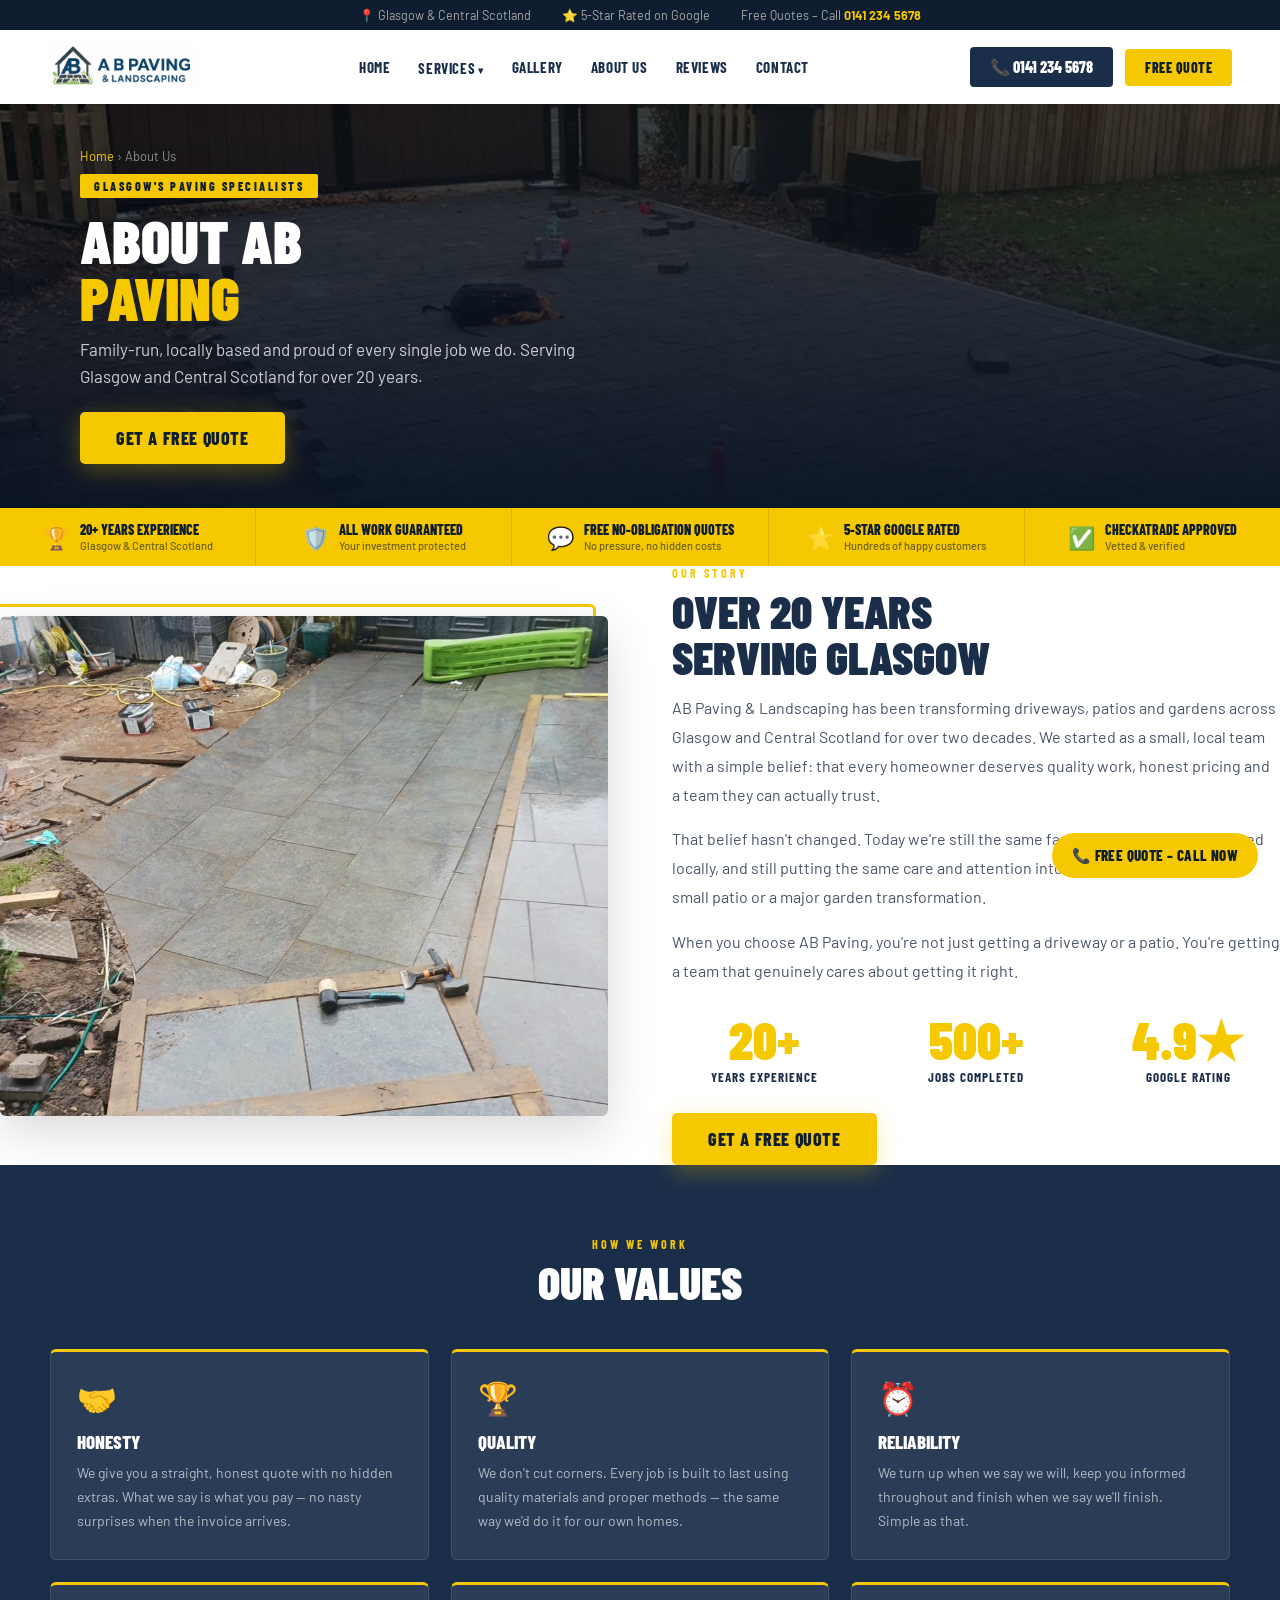
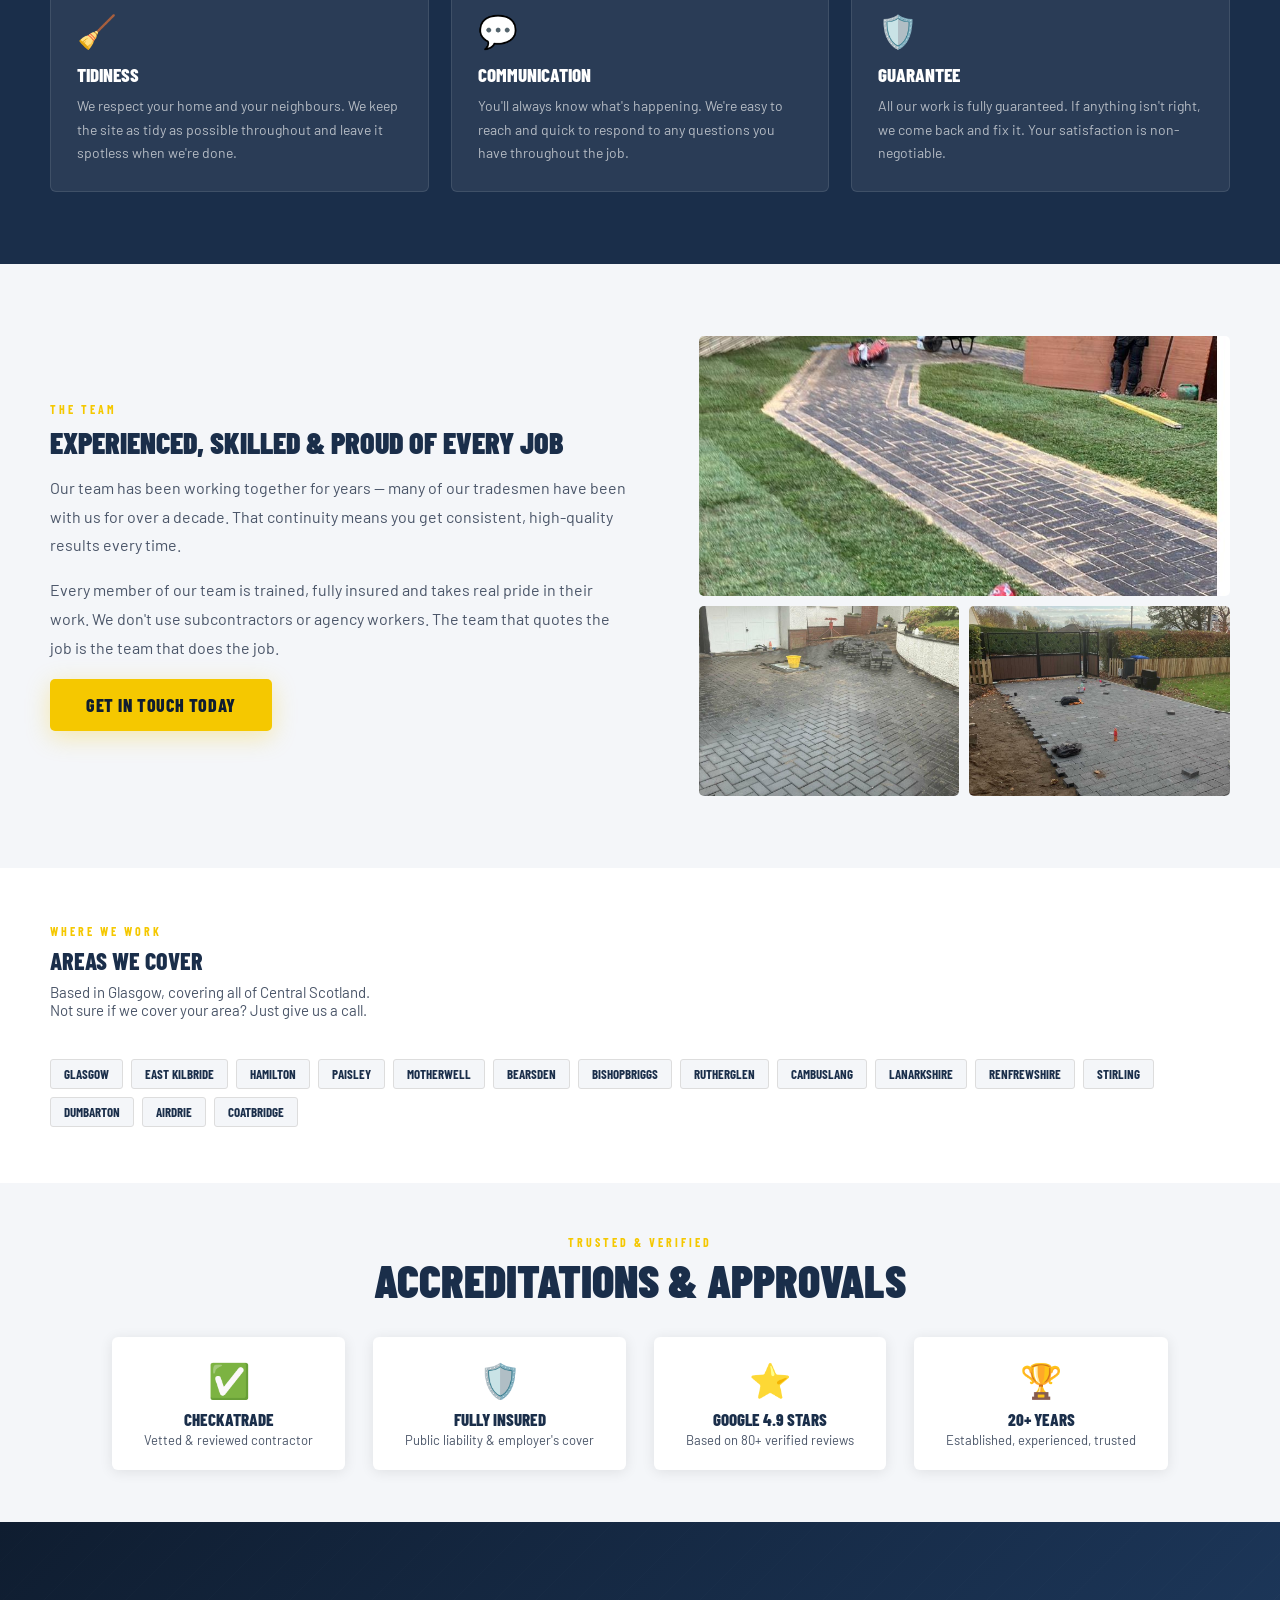
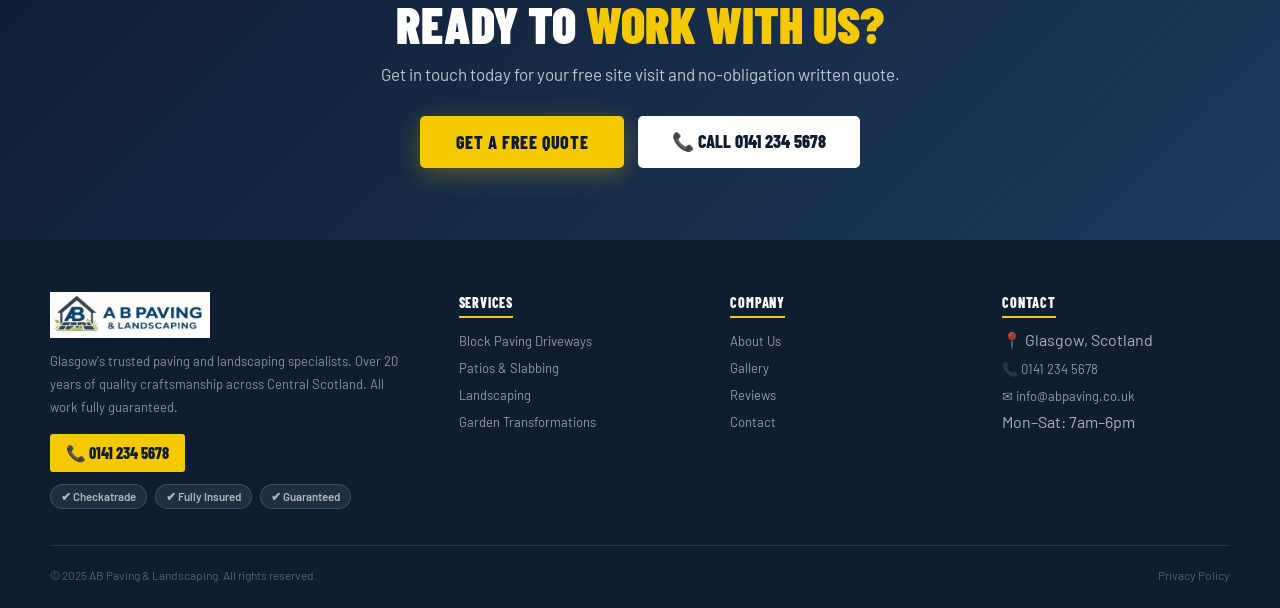
==== about.html @ cede5221 "Initial site" ====
<!DOCTYPE html>
<html lang="en">
<head>
  <meta charset="UTF-8">
  <meta name="viewport" content="width=device-width, initial-scale=1.0">
  <title>About Us | AB Paving &amp; Landscaping Glasgow</title>
  <meta name="description" content="About AB Paving &amp; Landscaping — over 20 years serving Glasgow and Central Scotland with expert paving, patios and landscaping.">
  <link rel="icon" href="images/favicon.png">
  <link rel="preconnect" href="https://fonts.googleapis.com">
  <link rel="preconnect" href="https://fonts.gstatic.com" crossorigin>
  <link href="https://fonts.googleapis.com/css2?family=Barlow+Condensed:wght@400;600;700;800;900&family=Barlow:wght@400;500;600&display=swap" rel="stylesheet">
  <link rel="stylesheet" href="css/style.css">
  <link rel="stylesheet" href="css/pages.css">
</head>
<body>
<a href="tel:01412345678" class="float-call">📞 Free Quote – Call Now</a>
<div class="topbar">
  <span>📍 Glasgow &amp; Central Scotland</span>
  <span>⭐ 5-Star Rated on Google</span>
  <span>Free Quotes – Call <a href="tel:01412345678">0141 234 5678</a></span>
</div>
<nav class="main-nav">
  <a href="index.html" class="nav-logo">
    <img src="images/logo.png" alt="AB Paving &amp; Landscaping" width="160" height="50">
  </a>
  <div class="nav-links">
    <a href="index.html">Home</a>
    <div class="nav-dropdown">
      <a href="#">Services</a>
      <div class="dropdown-menu">
        <a href="block-paving-driveways.html">Block Paving Driveways</a>
        <a href="patios-slabbing.html">Patios &amp; Slabbing</a>
        <a href="landscaping.html">Landscaping</a>
        <a href="garden-transformations.html">Garden Transformations</a>
      </div>
    </div>
    <a href="gallery.html">Gallery</a>
    <a href="about.html">About Us</a>
    <a href="reviews.html">Reviews</a>
    <a href="index.html#contact">Contact</a>
  </div>
  <div class="nav-cta">
    <a href="tel:01412345678" class="btn-call">📞 0141 234 5678</a>
    <a href="index.html#contact" class="btn-quote">Free Quote</a>
  </div>
  <button class="hamburger" aria-label="Open menu"><span></span><span></span><span></span></button>
</nav>
<div class="mobile-menu">
  <a href="index.html">Home</a>
  <a href="block-paving-driveways.html">Block Paving Driveways</a>
  <a href="patios-slabbing.html">Patios &amp; Slabbing</a>
  <a href="landscaping.html">Landscaping</a>
  <a href="garden-transformations.html">Garden Transformations</a>
  <a href="gallery.html">Gallery</a>
  <a href="about.html">About Us</a>
  <a href="reviews.html">Reviews</a>
  <a href="index.html#contact">Contact</a>
  <div class="mob-cta">
    <a href="tel:01412345678" class="btn-primary" style="text-align:center">📞 Call 0141 234 5678</a>
    <a href="index.html#contact" class="btn-secondary" style="text-align:center;color:white">Get a Free Quote</a>
  </div>
</div>
<section class="page-hero">
  <div class="page-hero-bg" style="background-image:url('images/team-work-2.jpg')"></div>
  <div class="page-hero-overlay"></div>
  <div class="page-hero-content">
    <div class="breadcrumb"><a href="index.html">Home</a> › About Us</div>
    <div class="hero-tag">Glasgow's Paving Specialists</div>
    <h1>About AB<br><em>Paving</em></h1>
    <p>Family-run, locally based and proud of every single job we do. Serving Glasgow and Central Scotland for over 20 years.</p>
    <a href="index.html#contact" class="btn-primary">Get a Free Quote</a>
  </div>
</section><div class="trust-bar"><div class="trust-inner">
  <div class="trust-item"><span class="ti-icon">🏆</span><div><div class="ti-text">20+ Years Experience</div><div class="ti-sub">Glasgow &amp; Central Scotland</div></div></div>
  <div class="trust-item"><span class="ti-icon">🛡️</span><div><div class="ti-text">All Work Guaranteed</div><div class="ti-sub">Your investment protected</div></div></div>
  <div class="trust-item"><span class="ti-icon">💬</span><div><div class="ti-text">Free No-Obligation Quotes</div><div class="ti-sub">No pressure, no hidden costs</div></div></div>
  <div class="trust-item"><span class="ti-icon">⭐</span><div><div class="ti-text">5-Star Google Rated</div><div class="ti-sub">Hundreds of happy customers</div></div></div>
  <div class="trust-item"><span class="ti-icon">✅</span><div><div class="ti-text">Checkatrade Approved</div><div class="ti-sub">Vetted &amp; verified</div></div></div>
</div></div>
<div class="about-split pad" style="background:white">
  <div class="about-img-wrap">
    <div class="about-img" style="background-image:url('images/team-work-1.jpg')"></div>
  </div>
  <div class="about-text">
    <span class="s-tag">Our Story</span>
    <h2 class="s-title">Over 20 Years<br>Serving Glasgow</h2>
    <p>AB Paving &amp; Landscaping has been transforming driveways, patios and gardens across Glasgow and Central Scotland for over two decades. We started as a small, local team with a simple belief: that every homeowner deserves quality work, honest pricing and a team they can actually trust.</p>
    <p>That belief hasn't changed. Today we're still the same family-run business, still based locally, and still putting the same care and attention into every job — whether it's a small patio or a major garden transformation.</p>
    <p>When you choose AB Paving, you're not just getting a driveway or a patio. You're getting a team that genuinely cares about getting it right.</p>
    <div class="stat-row">
      <div class="stat"><div class="stat-num">20+</div><div class="stat-label">Years Experience</div></div>
      <div class="stat"><div class="stat-num">500+</div><div class="stat-label">Jobs Completed</div></div>
      <div class="stat"><div class="stat-num">4.9★</div><div class="stat-label">Google Rating</div></div>
    </div>
    <a href="index.html#contact" class="btn-primary">Get a Free Quote</a>
  </div>
</div>

<section class="values-sec">
  <div class="container">
    <div class="center"><span class="s-tag" style="color:var(--yellow)">How We Work</span><h2 class="s-title" style="color:white">Our Values</h2></div>
    <div class="values-grid">
      <div class="val-card"><div class="val-icon">🤝</div><h3>Honesty</h3><p>We give you a straight, honest quote with no hidden extras. What we say is what you pay — no nasty surprises when the invoice arrives.</p></div>
      <div class="val-card"><div class="val-icon">🏆</div><h3>Quality</h3><p>We don't cut corners. Every job is built to last using quality materials and proper methods — the same way we'd do it for our own homes.</p></div>
      <div class="val-card"><div class="val-icon">⏰</div><h3>Reliability</h3><p>We turn up when we say we will, keep you informed throughout and finish when we say we'll finish. Simple as that.</p></div>
      <div class="val-card"><div class="val-icon">🧹</div><h3>Tidiness</h3><p>We respect your home and your neighbours. We keep the site as tidy as possible throughout and leave it spotless when we're done.</p></div>
      <div class="val-card"><div class="val-icon">💬</div><h3>Communication</h3><p>You'll always know what's happening. We're easy to reach and quick to respond to any questions you have throughout the job.</p></div>
      <div class="val-card"><div class="val-icon">🛡️</div><h3>Guarantee</h3><p>All our work is fully guaranteed. If anything isn't right, we come back and fix it. Your satisfaction is non-negotiable.</p></div>
    </div>
  </div>
</section>

<section class="team-sec">
  <div class="container">
    <div class="team-grid">
      <div class="team-text">
        <span class="s-tag">The Team</span>
        <h3>Experienced, Skilled &amp; Proud of Every Job</h3>
        <p>Our team has been working together for years — many of our tradesmen have been with us for over a decade. That continuity means you get consistent, high-quality results every time.</p>
        <p>Every member of our team is trained, fully insured and takes real pride in their work. We don't use subcontractors or agency workers. The team that quotes the job is the team that does the job.</p>
        <a href="index.html#contact" class="btn-primary">Get in Touch Today</a>
      </div>
      <div class="team-photos">
        <div class="tp tall" style="background-image:url('images/landscaping-1.jpg')"></div>
        <div class="tp short" style="background-image:url('images/team-work-3.jpg')"></div>
        <div class="tp short" style="background-image:url('images/team-work-2.jpg')"></div>
      </div>
    </div>
  </div>
</section>

<div class="areas-sec">
  <div class="container">
    <div class="areas-inner">
      <div class="areas-text">
        <span class="s-tag">Where We Work</span>
        <h3>Areas We Cover</h3>
        <p>Based in Glasgow, covering all of Central Scotland. Not sure if we cover your area? Just give us a call.</p>
      </div>
      <div class="area-tags">
        <span class="atag">Glasgow</span><span class="atag">East Kilbride</span><span class="atag">Hamilton</span>
        <span class="atag">Paisley</span><span class="atag">Motherwell</span><span class="atag">Bearsden</span>
        <span class="atag">Bishopbriggs</span><span class="atag">Rutherglen</span><span class="atag">Cambuslang</span>
        <span class="atag">Lanarkshire</span><span class="atag">Renfrewshire</span><span class="atag">Stirling</span>
        <span class="atag">Dumbarton</span><span class="atag">Airdrie</span><span class="atag">Coatbridge</span>
      </div>
    </div>
  </div>
</div>

<section class="accred-sec">
  <div class="container">
    <div class="center">
      <span class="s-tag">Trusted &amp; Verified</span>
      <h2 class="s-title">Accreditations &amp; Approvals</h2>
    </div>
    <div class="accred-items">
      <div class="accred-item"><div class="accred-icon">✅</div><div class="accred-name">Checkatrade</div><div class="accred-desc">Vetted &amp; reviewed contractor</div></div>
      <div class="accred-item"><div class="accred-icon">🛡️</div><div class="accred-name">Fully Insured</div><div class="accred-desc">Public liability &amp; employer's cover</div></div>
      <div class="accred-item"><div class="accred-icon">⭐</div><div class="accred-name">Google 4.9 Stars</div><div class="accred-desc">Based on 80+ verified reviews</div></div>
      <div class="accred-item"><div class="accred-icon">🏆</div><div class="accred-name">20+ Years</div><div class="accred-desc">Established, experienced, trusted</div></div>
    </div>
  </div>
</section>
<section class="cta-sec">
  <h2>Ready to <span>Work With Us?</span></h2>
  <p>Get in touch today for your free site visit and no-obligation written quote.</p>
  <div class="cta-btns">
    <a href="index.html#contact" class="btn-primary">Get a Free Quote</a>
    <a href="tel:01412345678" class="btn-white">📞 Call 0141 234 5678</a>
  </div>
</section><footer>
  <div class="footer-grid">
    <div>
      <div class="footer-logo"><img src="images/logo.png" alt="AB Paving &amp; Landscaping" width="160" height="46"></div>
      <p class="footer-desc">Glasgow's trusted paving and landscaping specialists. Over 20 years of quality craftsmanship across Central Scotland. All work fully guaranteed.</p>
      <a href="tel:01412345678" class="footer-phone">📞 0141 234 5678</a>
      <div class="badges"><span class="badge">✔ Checkatrade</span><span class="badge">✔ Fully Insured</span><span class="badge">✔ Guaranteed</span></div>
    </div>
    <div class="fcol"><h4>Services</h4><ul>
      <li><a href="block-paving-driveways.html">Block Paving Driveways</a></li>
      <li><a href="patios-slabbing.html">Patios &amp; Slabbing</a></li>
      <li><a href="landscaping.html">Landscaping</a></li>
      <li><a href="garden-transformations.html">Garden Transformations</a></li>
    </ul></div>
    <div class="fcol"><h4>Company</h4><ul>
      <li><a href="about.html">About Us</a></li>
      <li><a href="gallery.html">Gallery</a></li>
      <li><a href="reviews.html">Reviews</a></li>
      <li><a href="index.html#contact">Contact</a></li>
    </ul></div>
    <div class="fcol"><h4>Contact</h4><ul>
      <li>📍 Glasgow, Scotland</li>
      <li><a href="tel:01412345678">📞 0141 234 5678</a></li>
      <li><a href="mailto:info@abpaving.co.uk">✉ info@abpaving.co.uk</a></li>
      <li>Mon–Sat: 7am–6pm</li>
    </ul></div>
  </div>
  <div class="footer-bottom">
    <span>© 2025 AB Paving &amp; Landscaping. All rights reserved.</span>
    <span><a href="#" style="color:rgba(255,255,255,.3);text-decoration:none">Privacy Policy</a></span>
  </div>
</footer>
<script src="js/main.js"></script>
</body></html>
---- css/style.css ----
/* ============================================================
   AB PAVING & LANDSCAPING — MAIN STYLESHEET
   style.css — shared across all pages
   ============================================================ */

/* ── RESET & ROOT ── */
*, *::before, *::after { box-sizing: border-box; margin: 0; padding: 0; }

:root {
  --navy:       #1a2e4a;
  --navy-dark:  #0f1d30;
  --navy-mid:   #1e3a5f;
  --yellow:     #f5c800;
  --yellow-h:   #ddb200;
  --grey:       #4a5568;
  --light:      #f4f6f9;
  --white:      #ffffff;
  --radius:     5px;
  --shadow:     0 2px 14px rgba(0,0,0,.09);
  --shadow-lg:  0 16px 48px rgba(0,0,0,.15);
  --transition: .2s ease;
}

html { scroll-behavior: smooth; }

body {
  font-family: 'Barlow', sans-serif;
  color: #333;
  background: var(--white);
  overflow-x: hidden;
}

img { max-width: 100%; display: block; }
a  { transition: color var(--transition); }

/* ── TOP BAR ── */
.topbar {
  background: var(--navy-dark);
  color: #aaa;
  font-size: 12.5px;
  padding: 7px 0;
  text-align: center;
}
.topbar span { margin: 0 14px; }
.topbar a { color: var(--yellow); text-decoration: none; font-weight: 700; }

/* ── NAVIGATION ── */
nav.main-nav {
  background: var(--white);
  padding: 12px 48px;
  display: flex;
  align-items: center;
  justify-content: space-between;
  box-shadow: 0 2px 16px rgba(0,0,0,.1);
  position: sticky;
  top: 0;
  z-index: 200;
}
.nav-logo { display: flex; align-items: center; gap: 10px; text-decoration: none; }
.nav-logo img { height: 50px; width: auto; }

.nav-links { display: flex; gap: 28px; align-items: center; }
.nav-links a {
  font-family: 'Barlow Condensed', sans-serif;
  font-weight: 700;
  font-size: 15px;
  text-transform: uppercase;
  letter-spacing: .6px;
  color: var(--navy);
  text-decoration: none;
  transition: color var(--transition);
}
.nav-links a:hover,
.nav-links a.active { color: var(--yellow); }

/* Dropdown */
.nav-dropdown { position: relative; }
.nav-dropdown > a::after { content: ' ▾'; font-size: 10px; }
.dropdown-menu {
  display: none;
  position: absolute;
  top: calc(100% + 10px);
  left: 0;
  background: var(--white);
  border-top: 3px solid var(--yellow);
  box-shadow: 0 8px 32px rgba(0,0,0,.14);
  min-width: 220px;
  border-radius: 0 0 4px 4px;
  z-index: 300;
  padding: 8px 0;
}
.nav-dropdown:hover .dropdown-menu { display: block; }
.dropdown-menu a {
  display: block;
  padding: 9px 18px;
  font-family: 'Barlow Condensed', sans-serif;
  font-weight: 700;
  font-size: 14px;
  text-transform: uppercase;
  letter-spacing: .4px;
  color: var(--navy);
  text-decoration: none;
  transition: background var(--transition), color var(--transition);
}
.dropdown-menu a:hover { background: var(--light); color: var(--yellow); }

.nav-cta { display: flex; align-items: center; gap: 12px; }

/* Mobile hamburger */
.hamburger {
  display: none;
  flex-direction: column;
  gap: 5px;
  cursor: pointer;
  background: none;
  border: none;
  padding: 4px;
}
.hamburger span {
  width: 26px; height: 2px;
  background: var(--navy);
  border-radius: 2px;
  transition: all .3s;
  display: block;
}
.hamburger.open span:nth-child(1) { transform: rotate(45deg) translate(5px,5px); }
.hamburger.open span:nth-child(2) { opacity: 0; }
.hamburger.open span:nth-child(3) { transform: rotate(-45deg) translate(5px,-5px); }

.mobile-menu {
  display: none;
  background: var(--navy-dark);
  padding: 16px 24px 24px;
  position: fixed;
  top: 74px; left: 0; right: 0;
  z-index: 199;
  box-shadow: 0 8px 24px rgba(0,0,0,.3);
}
.mobile-menu.open { display: block; }
.mobile-menu a {
  display: block;
  color: white;
  text-decoration: none;
  font-family: 'Barlow Condensed', sans-serif;
  font-weight: 700;
  font-size: 18px;
  text-transform: uppercase;
  letter-spacing: .6px;
  padding: 12px 0;
  border-bottom: 1px solid rgba(255,255,255,.1);
  transition: color var(--transition);
}
.mobile-menu a:hover,
.mobile-menu a.active { color: var(--yellow); }
.mobile-menu .mob-cta {
  margin-top: 16px;
  display: flex;
  flex-direction: column;
  gap: 10px;
}

/* ── BUTTONS ── */
.btn-primary {
  display: inline-block;
  background: var(--yellow);
  color: var(--navy-dark);
  font-family: 'Barlow Condensed', sans-serif;
  font-weight: 800;
  font-size: 18px;
  text-transform: uppercase;
  letter-spacing: .6px;
  padding: 15px 36px;
  border-radius: var(--radius);
  text-decoration: none;
  border: none;
  cursor: pointer;
  transition: background var(--transition), transform .15s;
  box-shadow: 0 6px 24px rgba(245,200,0,.3);
}
.btn-primary:hover { background: var(--yellow-h); transform: translateY(-2px); }

.btn-secondary {
  display: inline-block;
  background: transparent;
  color: white;
  font-family: 'Barlow Condensed', sans-serif;
  font-weight: 700;
  font-size: 18px;
  text-transform: uppercase;
  letter-spacing: .6px;
  padding: 14px 34px;
  border-radius: var(--radius);
  text-decoration: none;
  border: 2px solid rgba(255,255,255,.55);
  transition: border-color var(--transition), background var(--transition);
}
.btn-secondary:hover { border-color: white; background: rgba(255,255,255,.08); }

.btn-white {
  display: inline-block;
  background: white;
  color: var(--navy-dark);
  font-family: 'Barlow Condensed', sans-serif;
  font-weight: 800;
  font-size: 18px;
  text-transform: uppercase;
  padding: 14px 34px;
  border-radius: var(--radius);
  text-decoration: none;
  transition: transform .15s;
}
.btn-white:hover { transform: translateY(-2px); }

.btn-call {
  display: flex;
  align-items: center;
  gap: 8px;
  background: var(--navy);
  color: white;
  font-family: 'Barlow Condensed', sans-serif;
  font-weight: 800;
  font-size: 16px;
  padding: 10px 20px;
  border-radius: 4px;
  text-decoration: none;
  transition: background var(--transition);
}
.btn-call:hover { background: var(--navy-mid); }

.btn-quote {
  display: inline-block;
  background: var(--yellow);
  color: var(--navy-dark);
  font-family: 'Barlow Condensed', sans-serif;
  font-weight: 800;
  font-size: 14px;
  text-transform: uppercase;
  letter-spacing: .5px;
  padding: 10px 20px;
  border-radius: 4px;
  text-decoration: none;
  border: none;
  cursor: pointer;
  transition: background var(--transition);
}
.btn-quote:hover { background: var(--yellow-h); }

/* ── FLOATING CALL BUTTON ── */
.float-call {
  position: fixed;
  bottom: 22px; right: 22px;
  z-index: 999;
  background: var(--yellow);
  color: var(--navy-dark);
  font-family: 'Barlow Condensed', sans-serif;
  font-weight: 800;
  font-size: 15px;
  text-transform: uppercase;
  letter-spacing: .4px;
  padding: 13px 20px;
  border-radius: 50px;
  text-decoration: none;
  display: flex;
  align-items: center;
  gap: 8px;
  animation: pulse 2.5s infinite;
}
@keyframes pulse {
  0%, 100% { box-shadow: 0 6px 28px rgba(245,200,0,.45); }
  50%       { box-shadow: 0 6px 38px rgba(245,200,0,.8), 0 0 0 8px rgba(245,200,0,.12); }
}

/* ── TRUST BAR ── */
.trust-bar { background: var(--yellow); }
.trust-inner { display: flex; align-items: stretch; }
.trust-item {
  flex: 1;
  display: flex;
  align-items: center;
  justify-content: center;
  gap: 10px;
  padding: 14px 16px;
  border-right: 1px solid rgba(0,0,0,.1);
}
.trust-item:last-child { border-right: none; }
.ti-icon { font-size: 22px; flex-shrink: 0; }
.ti-text {
  font-family: 'Barlow Condensed', sans-serif;
  font-weight: 800;
  font-size: 14px;
  color: var(--navy-dark);
  text-transform: uppercase;
  line-height: 1.2;
}
.ti-sub { font-size: 11px; color: rgba(15,29,48,.6); font-weight: 500; }

/* ── PAGE HERO (inner pages) ── */
.page-hero {
  position: relative;
  min-height: 380px;
  display: flex;
  align-items: flex-end;
  overflow: hidden;
}
.page-hero-bg {
  position: absolute; inset: 0;
  background-size: cover;
  background-position: center;
  filter: brightness(.45);
  transition: transform 8s ease;
}
.page-hero:hover .page-hero-bg { transform: scale(1.03); }
.page-hero-overlay {
  position: absolute; inset: 0;
  background: linear-gradient(to top, rgba(10,20,38,.92) 0%, rgba(10,20,38,.2) 100%);
}
.page-hero-content { position: relative; z-index: 2; padding: 44px 80px; width: 100%; }

.breadcrumb { font-size: 13px; color: rgba(255,255,255,.5); margin-bottom: 10px; }
.breadcrumb a { color: var(--yellow); text-decoration: none; }

.hero-tag {
  display: inline-flex;
  align-items: center;
  gap: 6px;
  background: var(--yellow);
  color: var(--navy-dark);
  font-family: 'Barlow Condensed', sans-serif;
  font-weight: 800;
  font-size: 12px;
  letter-spacing: 2.5px;
  text-transform: uppercase;
  padding: 5px 14px;
  border-radius: 2px;
  margin-bottom: 14px;
}
.page-hero h1 {
  font-family: 'Barlow Condensed', sans-serif;
  font-weight: 900;
  font-size: 60px;
  text-transform: uppercase;
  color: white;
  line-height: .95;
  margin-bottom: 10px;
}
.page-hero h1 em { color: var(--yellow); font-style: normal; }
.page-hero p {
  font-size: 17px;
  color: rgba(255,255,255,.78);
  max-width: 540px;
  line-height: 1.6;
  margin-bottom: 22px;
}

/* ── SECTION COMMONS ── */
section.pad { padding: 72px 48px; }
.container  { max-width: 1180px; margin: 0 auto; }

.s-tag {
  display: block;
  font-family: 'Barlow Condensed', sans-serif;
  font-weight: 700;
  font-size: 12px;
  letter-spacing: 3px;
  text-transform: uppercase;
  color: var(--yellow);
  margin-bottom: 8px;
}
h2.s-title {
  font-family: 'Barlow Condensed', sans-serif;
  font-weight: 900;
  font-size: 46px;
  text-transform: uppercase;
  color: var(--navy);
  line-height: 1;
  margin-bottom: 14px;
}
.s-intro {
  font-size: 17px;
  color: var(--grey);
  line-height: 1.75;
  max-width: 620px;
}
.center { text-align: center; }
.center .s-intro { margin: 0 auto; }

/* ── CTA BANNER ── */
.cta-sec {
  background: linear-gradient(135deg, var(--navy-dark), var(--navy-mid));
  padding: 72px 48px;
  text-align: center;
  position: relative;
  overflow: hidden;
}
.cta-sec::before {
  content: '';
  position: absolute; inset: 0;
  background: repeating-linear-gradient(-45deg, transparent, transparent 28px, rgba(255,255,255,.012) 29px);
}
.cta-sec > * { position: relative; z-index: 1; }
.cta-sec h2 {
  font-family: 'Barlow Condensed', sans-serif;
  font-weight: 900; font-size: 50px;
  text-transform: uppercase; color: white;
  margin-bottom: 10px;
}
.cta-sec h2 span { color: var(--yellow); }
.cta-sec p { font-size: 17px; color: rgba(255,255,255,.72); margin-bottom: 32px; }
.cta-btns { display: flex; gap: 14px; justify-content: center; flex-wrap: wrap; }

/* ── QUOTE FORM ── */
.qf-grid { display: grid; grid-template-columns: 1fr 1.1fr; gap: 60px; align-items: start; }
.qf-info .s-intro { margin-bottom: 24px; }
.qf-bullets { list-style: none; display: flex; flex-direction: column; gap: 10px; margin-top: 20px; }
.qf-bullets li {
  display: flex; align-items: center; gap: 10px;
  font-size: 15px; color: var(--grey);
}
.qf-bullets li::before {
  content: '✓';
  width: 22px; height: 22px;
  background: var(--yellow); border-radius: 50%;
  display: flex; align-items: center; justify-content: center;
  color: var(--navy-dark); font-weight: 900; font-size: 12px;
  flex-shrink: 0;
}
.qf-form {
  background: var(--navy-dark);
  padding: 34px; border-radius: 8px;
  box-shadow: var(--shadow-lg);
}
.qf-form h3 {
  font-family: 'Barlow Condensed', sans-serif;
  font-weight: 900; font-size: 24px;
  text-transform: uppercase; color: white; margin-bottom: 4px;
}
.qf-form > p { font-size: 13px; color: rgba(255,255,255,.5); margin-bottom: 22px; }

.form-row { display: grid; grid-template-columns: 1fr 1fr; gap: 12px; margin-bottom: 12px; }
.fg { display: flex; flex-direction: column; margin-bottom: 12px; }
.fg label {
  font-size: 11.5px; font-weight: 700;
  text-transform: uppercase; letter-spacing: .8px;
  color: rgba(255,255,255,.5); margin-bottom: 5px;
}
.fg input, .fg select, .fg textarea {
  background: rgba(255,255,255,.08);
  border: 1px solid rgba(255,255,255,.15);
  color: white; padding: 11px 13px;
  border-radius: 3px; font-size: 14px;
  font-family: 'Barlow', sans-serif;
  outline: none;
  transition: border-color var(--transition), background var(--transition);
}
.fg input:focus, .fg select:focus, .fg textarea:focus {
  border-color: var(--yellow);
  background: rgba(255,255,255,.12);
}
.fg input::placeholder, .fg textarea::placeholder { color: rgba(255,255,255,.3); }
.fg select option { background: var(--navy-dark); }
.fg textarea { resize: vertical; min-height: 90px; }
.form-submit {
  width: 100%;
  background: var(--yellow); color: var(--navy-dark);
  font-family: 'Barlow Condensed', sans-serif;
  font-weight: 800; font-size: 18px;
  text-transform: uppercase; letter-spacing: .8px;
  padding: 15px; border: none; border-radius: 3px;
  cursor: pointer; margin-top: 4px;
  transition: background var(--transition), transform .15s;
}
.form-submit:hover { background: var(--yellow-h); transform: translateY(-2px); }
.form-submit.sent { background: #28a745 !important; color: white !important; cursor: default; }

/* ── FOOTER ── */
footer {
  background: var(--navy-dark);
  color: rgba(255,255,255,.65);
  padding: 52px 48px 26px;
}
.footer-grid {
  max-width: 1180px; margin: 0 auto;
  display: grid; grid-template-columns: 1.6fr 1fr 1fr 1fr;
  gap: 44px;
  padding-bottom: 36px;
  border-bottom: 1px solid rgba(255,255,255,.1);
  margin-bottom: 22px;
}
.footer-logo { display: flex; align-items: center; gap: 10px; margin-bottom: 12px; }
.footer-logo img { height: 46px; }
.footer-desc { font-size: 13px; line-height: 1.75; color: rgba(255,255,255,.5); margin-bottom: 16px; }
.footer-phone {
  display: inline-flex; align-items: center; gap: 8px;
  background: var(--yellow); color: var(--navy-dark);
  padding: 9px 16px; border-radius: 3px;
  text-decoration: none;
  font-family: 'Barlow Condensed', sans-serif;
  font-weight: 800; font-size: 16px;
}
.badges { display: flex; gap: 8px; flex-wrap: wrap; margin-top: 12px; }
.badge {
  background: rgba(255,255,255,.08);
  border: 1px solid rgba(255,255,255,.15);
  padding: 4px 10px; border-radius: 20px;
  font-size: 11.5px; color: rgba(255,255,255,.65); font-weight: 600;
}
.fcol h4 {
  font-family: 'Barlow Condensed', sans-serif;
  font-weight: 800; font-size: 14px;
  text-transform: uppercase; letter-spacing: .8px;
  color: white; margin-bottom: 12px;
  padding-bottom: 5px;
  border-bottom: 2px solid var(--yellow);
  display: inline-block;
}
.fcol ul { list-style: none; display: flex; flex-direction: column; gap: 8px; }
.fcol ul li a {
  color: rgba(255,255,255,.55);
  text-decoration: none; font-size: 13px;
  transition: color var(--transition);
}
.fcol ul li a:hover { color: var(--yellow); }
.footer-bottom {
  max-width: 1180px; margin: 0 auto;
  display: flex; justify-content: space-between;
  font-size: 12px; color: rgba(255,255,255,.3);
}

/* ── REVIEW CARDS ── */
.rev-card {
  background: white; padding: 24px; border-radius: var(--radius);
  box-shadow: var(--shadow);
  border-top: 4px solid var(--yellow);
  display: flex; flex-direction: column;
}
.stars { color: var(--yellow); font-size: 17px; letter-spacing: 2px; margin-bottom: 10px; }
.rev-body { font-size: 14.5px; color: #555; line-height: 1.72; font-style: italic; flex: 1; margin-bottom: 15px; }
.rev-who { display: flex; align-items: center; gap: 11px; }
.rev-av {
  width: 38px; height: 38px; border-radius: 50%;
  background: var(--navy); color: white; flex-shrink: 0;
  display: flex; align-items: center; justify-content: center;
  font-family: 'Barlow Condensed', sans-serif; font-weight: 800; font-size: 15px;
}
.rev-nm { font-weight: 700; font-size: 14px; color: var(--navy); }
.rev-lc { font-size: 12px; color: #999; }

/* ── AREA TAGS ── */
.area-tags { display: flex; flex-wrap: wrap; gap: 8px; }
.atag {
  background: var(--light); border: 1px solid #ddd;
  padding: 6px 13px; border-radius: 3px;
  font-family: 'Barlow Condensed', sans-serif;
  font-weight: 700; font-size: 13px;
  color: var(--navy); text-transform: uppercase;
}

/* ── RESPONSIVE ── */
@media (max-width: 1024px) {
  nav.main-nav { padding: 12px 24px; }
  section.pad  { padding: 60px 24px; }
  .page-hero-content { padding: 40px 40px; }
}

@media (max-width: 768px) {
  nav.main-nav { padding: 12px 20px; }
  .nav-links, .nav-cta .btn-call { display: none; }
  .hamburger  { display: flex; }

  .page-hero        { min-height: 300px; }
  .page-hero-content { padding: 32px 20px; }
  .page-hero h1     { font-size: 42px; }
  .page-hero p      { font-size: 15px; }

  section.pad { padding: 48px 20px; }
  h2.s-title  { font-size: 36px; }

  .trust-inner { flex-wrap: wrap; }
  .trust-item  { min-width: 50%; border-right: none; border-bottom: 1px solid rgba(0,0,0,.1); }

  .qf-grid    { grid-template-columns: 1fr; }
  .form-row   { grid-template-columns: 1fr; }

  .footer-grid { grid-template-columns: 1fr 1fr; gap: 28px; }

  .cta-sec h2   { font-size: 36px; }
  .float-call   { font-size: 13px; padding: 11px 16px; bottom: 16px; right: 16px; }
}

@media (max-width: 480px) {
  .footer-grid  { grid-template-columns: 1fr; }
  .trust-item   { min-width: 100%; }
  .cta-btns     { flex-direction: column; align-items: center; }
}
---- css/pages.css ----
/* ============================================================
   pages.css — shared styles for all inner pages
   (services, gallery, about, reviews)
   ============================================================ */

/* ── INTRO SPLIT (text + image side by side) ── */
.intro-split {
  display: grid;
  grid-template-columns: 1fr 1fr;
  gap: 64px;
  align-items: center;
}
.intro-img-wrap { position: relative; }
.intro-img {
  height: 460px;
  border-radius: 6px;
  background-size: cover;
  background-position: center;
  box-shadow: var(--shadow-lg);
  position: relative; z-index: 1;
}
.intro-img-wrap::before {
  content: '';
  position: absolute;
  top: -12px; left: -12px; right: 12px; bottom: 12px;
  border: 3px solid var(--yellow);
  border-radius: 6px; z-index: 0;
}
.intro-text p { font-size: 16px; color: var(--grey); line-height: 1.8; margin-bottom: 16px; }

/* ── INCLUDES GRID (dark navy section) ── */
.includes-sec { background: var(--navy); }
.includes-sec .s-tag { color: var(--yellow); }
.includes-sec h2.s-title { color: white; }
.includes-grid {
  display: grid;
  grid-template-columns: repeat(3, 1fr);
  gap: 22px;
  margin-top: 46px;
}
.inc-card {
  background: rgba(255,255,255,.07);
  border: 1px solid rgba(255,255,255,.12);
  border-top: 3px solid var(--yellow);
  border-radius: 6px;
  padding: 26px;
  transition: background .2s;
}
.inc-card:hover { background: rgba(255,255,255,.1); }
.inc-icon { font-size: 32px; margin-bottom: 12px; }
.inc-card h3 {
  font-family: 'Barlow Condensed', sans-serif;
  font-weight: 800; font-size: 19px;
  text-transform: uppercase; color: white; margin-bottom: 8px;
}
.inc-card p { font-size: 14px; color: rgba(255,255,255,.65); line-height: 1.7; }

/* ── GALLERY GRID ── */
.gal-grid-pg {
  display: grid;
  grid-template-columns: repeat(3, 1fr);
  gap: 10px;
  margin-top: 44px;
}
.gal-pg-item {
  height: 240px;
  border-radius: 5px;
  background-size: cover;
  background-position: center;
  transition: transform .3s;
  overflow: hidden;
}
.gal-pg-item:hover { transform: scale(1.03); }
.gal-pg-item.tall { grid-row: span 2; height: 100%; }

/* ── PROCESS STEPS ── */
.process-sec { background: white; }
.process-steps {
  display: grid;
  grid-template-columns: repeat(4, 1fr);
  gap: 0;
  margin-top: 48px;
  position: relative;
}
.process-steps::before {
  content: '';
  position: absolute;
  top: 36px; left: 10%; right: 10%;
  height: 2px;
  background: var(--yellow);
  z-index: 0;
}
.step { text-align: center; padding: 0 16px; position: relative; z-index: 1; }
.step-num {
  width: 72px; height: 72px;
  border-radius: 50%;
  background: var(--yellow); color: var(--navy-dark);
  font-family: 'Barlow Condensed', sans-serif;
  font-weight: 900; font-size: 28px;
  display: flex; align-items: center; justify-content: center;
  margin: 0 auto 16px;
  border: 4px solid white;
  box-shadow: 0 4px 20px rgba(245,200,0,.3);
}
.step h3 {
  font-family: 'Barlow Condensed', sans-serif;
  font-weight: 800; font-size: 18px;
  text-transform: uppercase; color: var(--navy); margin-bottom: 8px;
}
.step p { font-size: 14px; color: var(--grey); line-height: 1.65; }

/* ── WHY STRIP ── */
.why-strip { background: var(--light); padding: 52px 48px; }
.why-strip-inner {
  display: flex; gap: 32px;
  justify-content: center; flex-wrap: wrap;
}
.wi { display: flex; align-items: flex-start; gap: 14px; max-width: 240px; }
.wi-icon {
  width: 44px; height: 44px;
  background: var(--yellow); border-radius: 6px;
  display: flex; align-items: center; justify-content: center;
  font-size: 20px; flex-shrink: 0;
}
.wi-title {
  font-family: 'Barlow Condensed', sans-serif;
  font-weight: 800; font-size: 16px;
  text-transform: uppercase; color: var(--navy); margin-bottom: 3px;
}
.wi-text { font-size: 13.5px; color: var(--grey); line-height: 1.6; }

/* ── RELATED SERVICES ── */
.related-sec { background: var(--light); }
.related-grid {
  display: grid;
  grid-template-columns: repeat(3, 1fr);
  gap: 22px;
  margin-top: 42px;
}
.rel-card {
  background: white;
  border-radius: 6px;
  overflow: hidden;
  box-shadow: var(--shadow);
  text-decoration: none;
  transition: transform .25s, box-shadow .25s;
}
.rel-card:hover { transform: translateY(-5px); box-shadow: 0 12px 36px rgba(0,0,0,.14); }
.rel-img { height: 160px; background-size: cover; background-position: center; }
.rel-body { padding: 18px 20px; }
.rel-body h3 {
  font-family: 'Barlow Condensed', sans-serif;
  font-weight: 800; font-size: 20px;
  text-transform: uppercase; color: var(--navy); margin-bottom: 6px;
}
.rel-body p { font-size: 13.5px; color: var(--grey); line-height: 1.6; margin-bottom: 12px; }
.rel-link {
  font-family: 'Barlow Condensed', sans-serif;
  font-weight: 700; font-size: 13px;
  text-transform: uppercase; letter-spacing: .8px;
  color: var(--yellow); text-decoration: none;
}

/* ── GALLERY PAGE ── */
.filter-bar {
  background: var(--light);
  padding: 26px 48px;
  text-align: center;
  border-bottom: 1px solid #e2e6ea;
}
.filter-btns { display: flex; gap: 10px; justify-content: center; flex-wrap: wrap; }
.fbtn {
  font-family: 'Barlow Condensed', sans-serif;
  font-weight: 700; font-size: 14px;
  text-transform: uppercase; letter-spacing: .8px;
  padding: 9px 22px; border-radius: 3px;
  border: 2px solid var(--navy);
  color: var(--navy); background: transparent;
  cursor: pointer; transition: all .2s;
}
.fbtn:hover { background: var(--navy); color: white; }
.fbtn.active { background: var(--yellow); border-color: var(--yellow); color: var(--navy-dark); }

.gallery-main { padding: 52px 48px; background: white; }
.gal-section { margin-bottom: 56px; }
.gal-section-hdr {
  display: flex; align-items: center; gap: 14px; margin-bottom: 26px;
}
.gal-section-hdr h3 {
  font-family: 'Barlow Condensed', sans-serif;
  font-weight: 900; font-size: 30px;
  text-transform: uppercase; color: var(--navy);
}
.gal-section-hdr::after { content: ''; flex: 1; height: 2px; background: var(--light); }
.gal-section-hdr .tag {
  background: var(--yellow); color: var(--navy-dark);
  font-family: 'Barlow Condensed', sans-serif;
  font-weight: 800; font-size: 11px;
  text-transform: uppercase; letter-spacing: 1px;
  padding: 4px 10px; border-radius: 2px; white-space: nowrap;
}
.masonry { columns: 3; column-gap: 10px; }
.m-item {
  break-inside: avoid; margin-bottom: 10px;
  border-radius: 5px; overflow: hidden;
  cursor: pointer; position: relative;
}
.m-item img { width: 100%; display: block; transition: transform .35s; border-radius: 5px; }
.m-item:hover img { transform: scale(1.05); }
.m-overlay {
  position: absolute; inset: 0;
  background: rgba(10,20,38,0);
  transition: background .3s;
  display: flex; align-items: center; justify-content: center;
  border-radius: 5px;
}
.m-item:hover .m-overlay { background: rgba(10,20,38,.25); }
.m-zoom { color: white; font-size: 30px; opacity: 0; transition: opacity .3s; }
.m-item:hover .m-zoom { opacity: 1; }

/* Lightbox */
.lightbox {
  display: none; position: fixed; inset: 0;
  background: rgba(0,0,0,.93); z-index: 9999;
  align-items: center; justify-content: center;
}
.lightbox.open { display: flex; }
.lb-img { max-width: 90vw; max-height: 88vh; border-radius: 4px; object-fit: contain; }
.lb-close {
  position: absolute; top: 18px; right: 26px;
  color: white; font-size: 36px; cursor: pointer;
  background: none; border: none; line-height: 1;
}
.lb-prev, .lb-next {
  position: absolute; top: 50%; transform: translateY(-50%);
  background: rgba(255,255,255,.15); border: none;
  color: white; font-size: 26px;
  padding: 14px 18px; cursor: pointer;
  border-radius: 3px; transition: background .2s;
}
.lb-prev:hover, .lb-next:hover { background: rgba(255,255,255,.3); }
.lb-prev { left: 14px; } .lb-next { right: 14px; }

/* ── ABOUT PAGE ── */
.about-split {
  display: grid;
  grid-template-columns: 1fr 1fr;
  gap: 64px;
  align-items: center;
}
.about-img-wrap { position: relative; }
.about-img {
  height: 500px; border-radius: 6px;
  background-size: cover; background-position: center;
  box-shadow: var(--shadow-lg); position: relative; z-index: 1;
}
.about-img-wrap::before {
  content: '';
  position: absolute;
  top: -12px; left: -12px; right: 12px; bottom: 12px;
  border: 3px solid var(--yellow); border-radius: 6px; z-index: 0;
}
.about-text p { font-size: 16px; color: var(--grey); line-height: 1.8; margin-bottom: 16px; }
.stat-row { display: flex; gap: 28px; margin: 28px 0; }
.stat { text-align: center; flex: 1; }
.stat-num {
  font-family: 'Barlow Condensed', sans-serif;
  font-weight: 900; font-size: 52px; color: var(--yellow); line-height: 1;
}
.stat-label {
  font-family: 'Barlow Condensed', sans-serif;
  font-weight: 700; font-size: 13px;
  text-transform: uppercase; letter-spacing: 1px;
  color: var(--navy); margin-top: 4px;
}
.values-sec { background: var(--navy); padding: 72px 48px; }
.values-grid {
  display: grid; grid-template-columns: repeat(3, 1fr);
  gap: 22px; margin-top: 44px;
}
.val-card {
  background: rgba(255,255,255,.07);
  border: 1px solid rgba(255,255,255,.1);
  border-top: 3px solid var(--yellow);
  border-radius: 6px; padding: 26px;
}
.val-icon { font-size: 32px; margin-bottom: 12px; }
.val-card h3 {
  font-family: 'Barlow Condensed', sans-serif;
  font-weight: 800; font-size: 19px;
  text-transform: uppercase; color: white; margin-bottom: 8px;
}
.val-card p { font-size: 14px; color: rgba(255,255,255,.65); line-height: 1.7; }
.team-sec { background: var(--light); padding: 72px 48px; }
.team-grid {
  display: grid; grid-template-columns: 1.1fr 1fr;
  gap: 64px; align-items: center;
}
.team-photos { display: grid; grid-template-columns: 1fr 1fr; gap: 10px; }
.tp { border-radius: 5px; background-size: cover; background-position: center; }
.tp.tall { grid-column: span 2; height: 260px; }
.tp.short { height: 190px; }
.team-text h3 {
  font-family: 'Barlow Condensed', sans-serif;
  font-weight: 900; font-size: 30px;
  text-transform: uppercase; color: var(--navy); margin-bottom: 14px;
}
.team-text p { font-size: 16px; color: var(--grey); line-height: 1.8; margin-bottom: 16px; }
.areas-sec { background: white; padding: 56px 48px; }
.areas-inner {
  display: flex; align-items: center;
  justify-content: space-between; gap: 40px; flex-wrap: wrap;
}
.areas-text h3 {
  font-family: 'Barlow Condensed', sans-serif;
  font-weight: 800; font-size: 24px;
  text-transform: uppercase; color: var(--navy); margin-bottom: 8px;
}
.areas-text p { font-size: 15px; color: var(--grey); max-width: 320px; }
.accred-sec { background: var(--light); padding: 52px 48px; text-align: center; }
.accred-items {
  display: flex; gap: 28px;
  justify-content: center; flex-wrap: wrap; margin-top: 34px;
}
.accred-item {
  background: white; border-radius: 6px;
  padding: 22px 32px; box-shadow: var(--shadow);
  text-align: center; min-width: 150px;
}
.accred-icon { font-size: 34px; margin-bottom: 8px; }
.accred-name {
  font-family: 'Barlow Condensed', sans-serif;
  font-weight: 800; font-size: 17px;
  text-transform: uppercase; color: var(--navy); margin-bottom: 3px;
}
.accred-desc { font-size: 13px; color: var(--grey); }

/* ── REVIEWS PAGE ── */
.rating-banner { background: var(--navy); padding: 52px 48px; text-align: center; }
.rating-inner {
  display: flex; align-items: center;
  justify-content: center; gap: 56px; flex-wrap: wrap;
}
.big-score {
  font-family: 'Barlow Condensed', sans-serif;
  font-weight: 900; font-size: 90px; color: var(--yellow); line-height: 1;
}
.big-stars { font-size: 30px; color: var(--yellow); letter-spacing: 4px; margin-bottom: 4px; }
.score-sub { font-size: 14px; color: rgba(255,255,255,.55); }
.rdivider { width: 1px; height: 90px; background: rgba(255,255,255,.15); }
.platform-badges { display: flex; gap: 22px; flex-wrap: wrap; }
.pb {
  background: rgba(255,255,255,.08);
  border: 1px solid rgba(255,255,255,.15);
  border-radius: 6px; padding: 16px 24px;
  text-align: center; min-width: 130px;
}
.pb-icon { font-size: 24px; margin-bottom: 5px; }
.pb-name {
  font-family: 'Barlow Condensed', sans-serif;
  font-weight: 800; font-size: 15px;
  text-transform: uppercase; color: white; margin-bottom: 2px;
}
.pb-score { color: var(--yellow); font-weight: 700; font-size: 14px; }
.svc-tag {
  display: inline-block;
  background: var(--light); color: var(--navy);
  font-family: 'Barlow Condensed', sans-serif;
  font-weight: 700; font-size: 11px;
  text-transform: uppercase; letter-spacing: .8px;
  padding: 3px 9px; border-radius: 2px; margin-bottom: 11px;
}
.rev-dt { font-size: 11.5px; color: #ccc; margin-top: 11px; padding-top: 11px; border-top: 1px solid #f0f0f0; }
.leave-sec { background: var(--navy-dark); padding: 60px 48px; text-align: center; }
.leave-sec h2 {
  font-family: 'Barlow Condensed', sans-serif;
  font-weight: 900; font-size: 40px;
  text-transform: uppercase; color: white; margin-bottom: 10px;
}
.leave-sec h2 span { color: var(--yellow); }
.leave-sec p { font-size: 16px; color: rgba(255,255,255,.65); margin-bottom: 28px; }
.platform-links { display: flex; gap: 14px; justify-content: center; flex-wrap: wrap; }
.pl {
  display: flex; align-items: center; gap: 9px;
  background: rgba(255,255,255,.1);
  border: 1px solid rgba(255,255,255,.2);
  color: white; padding: 13px 22px; border-radius: 4px;
  text-decoration: none;
  font-family: 'Barlow Condensed', sans-serif;
  font-weight: 700; font-size: 15px;
  text-transform: uppercase; letter-spacing: .5px;
  transition: background .2s;
}
.pl:hover { background: rgba(255,255,255,.18); }

/* ── RESPONSIVE (pages) ── */
@media (max-width: 1024px) {
  .intro-split, .about-split { gap: 40px; }
  .values-grid, .includes-grid { grid-template-columns: 1fr 1fr; }
}
@media (max-width: 768px) {
  .intro-split, .about-split, .team-grid { grid-template-columns: 1fr; }
  .intro-img-wrap::before, .about-img-wrap::before { display: none; }
  .intro-img, .about-img { height: 280px; }
  .includes-grid, .values-grid { grid-template-columns: 1fr; }
  .gal-grid-pg, .related-grid { grid-template-columns: 1fr 1fr; }
  .related-grid { grid-template-columns: 1fr; }
  .process-steps { grid-template-columns: 1fr 1fr; gap: 24px; }
  .process-steps::before { display: none; }
  .why-strip { padding: 40px 20px; }
  .why-strip-inner { gap: 20px; }
  .masonry { columns: 2; }
  .gallery-main { padding: 36px 16px; }
  .filter-bar { padding: 18px 16px; }
  .rating-inner { gap: 28px; }
  .rdivider { width: 100%; height: 1px; }
  .areas-inner { flex-direction: column; }
  .values-sec, .team-sec, .areas-sec, .accred-sec { padding: 48px 20px; }
  .rating-banner, .leave-sec { padding: 40px 20px; }
}
@media (max-width: 480px) {
  .masonry { columns: 1; }
  .gal-grid-pg { grid-template-columns: 1fr; }
  .process-steps { grid-template-columns: 1fr; }
}
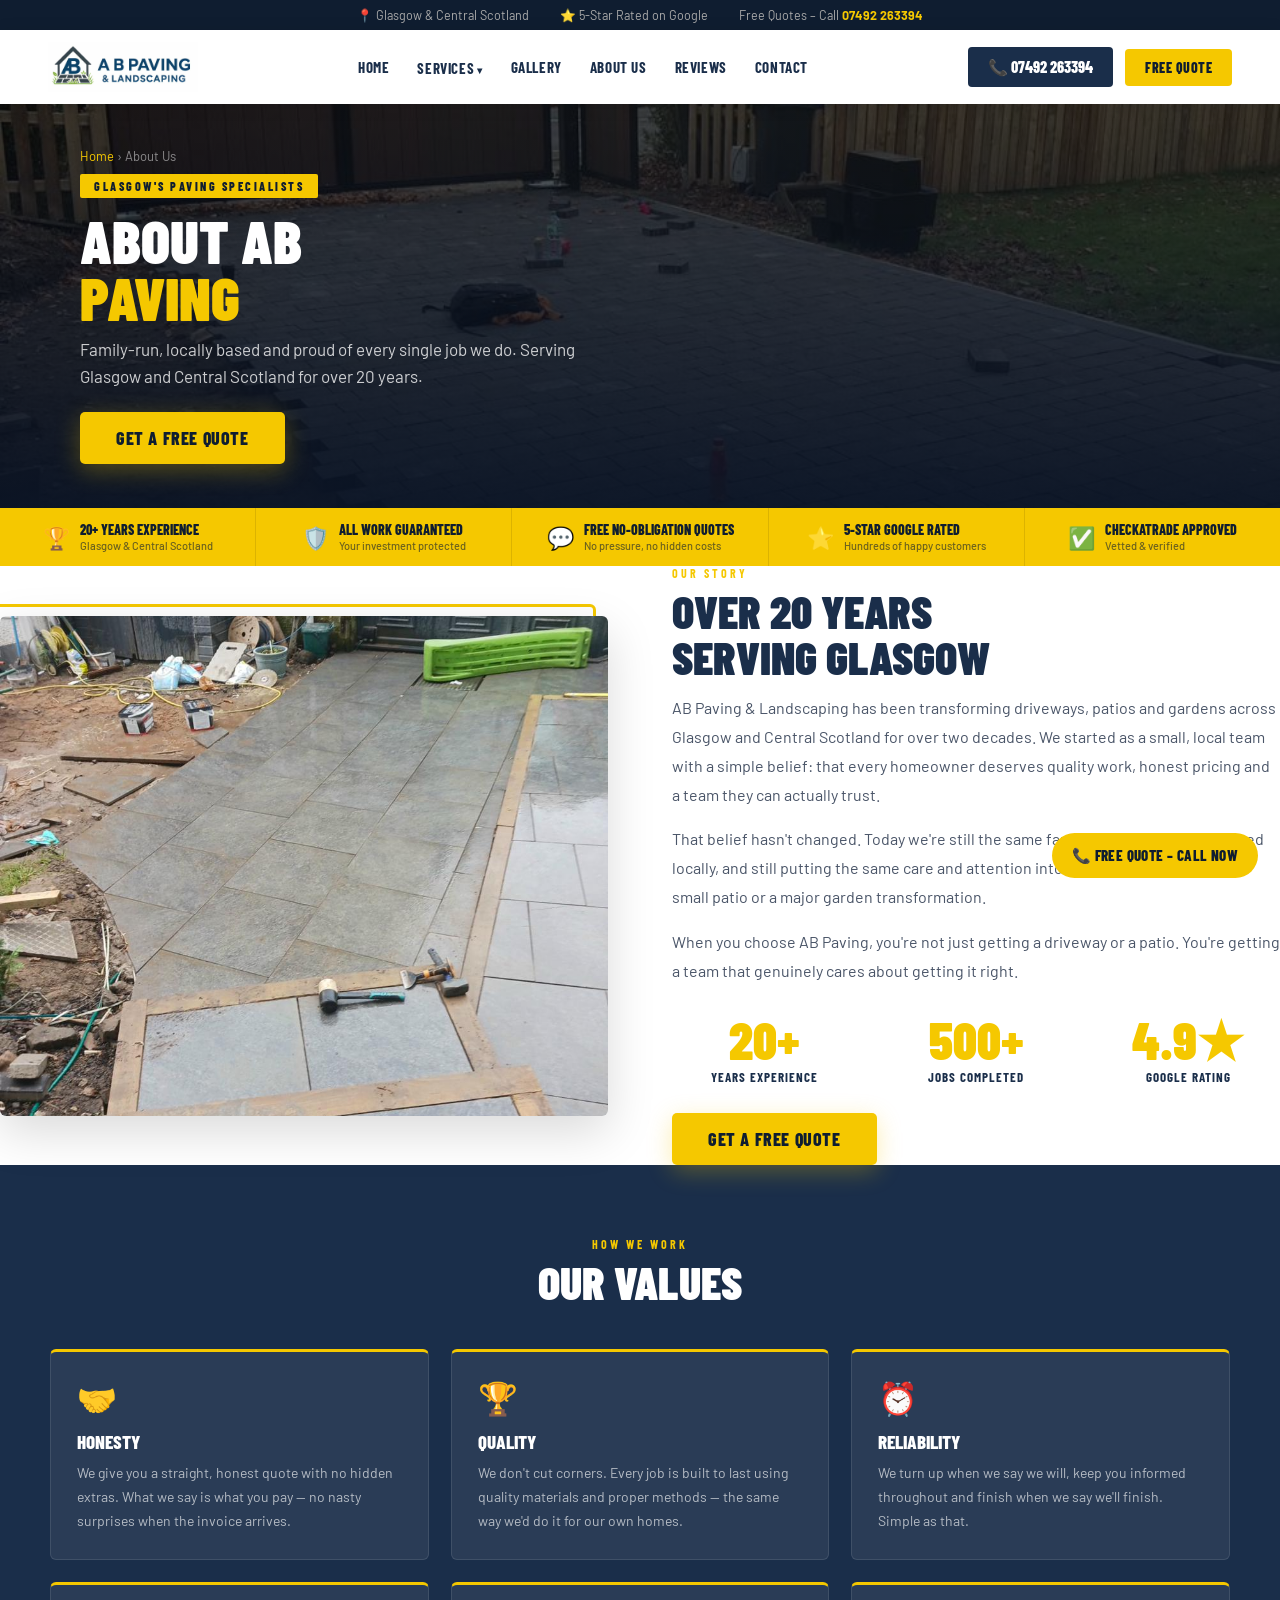
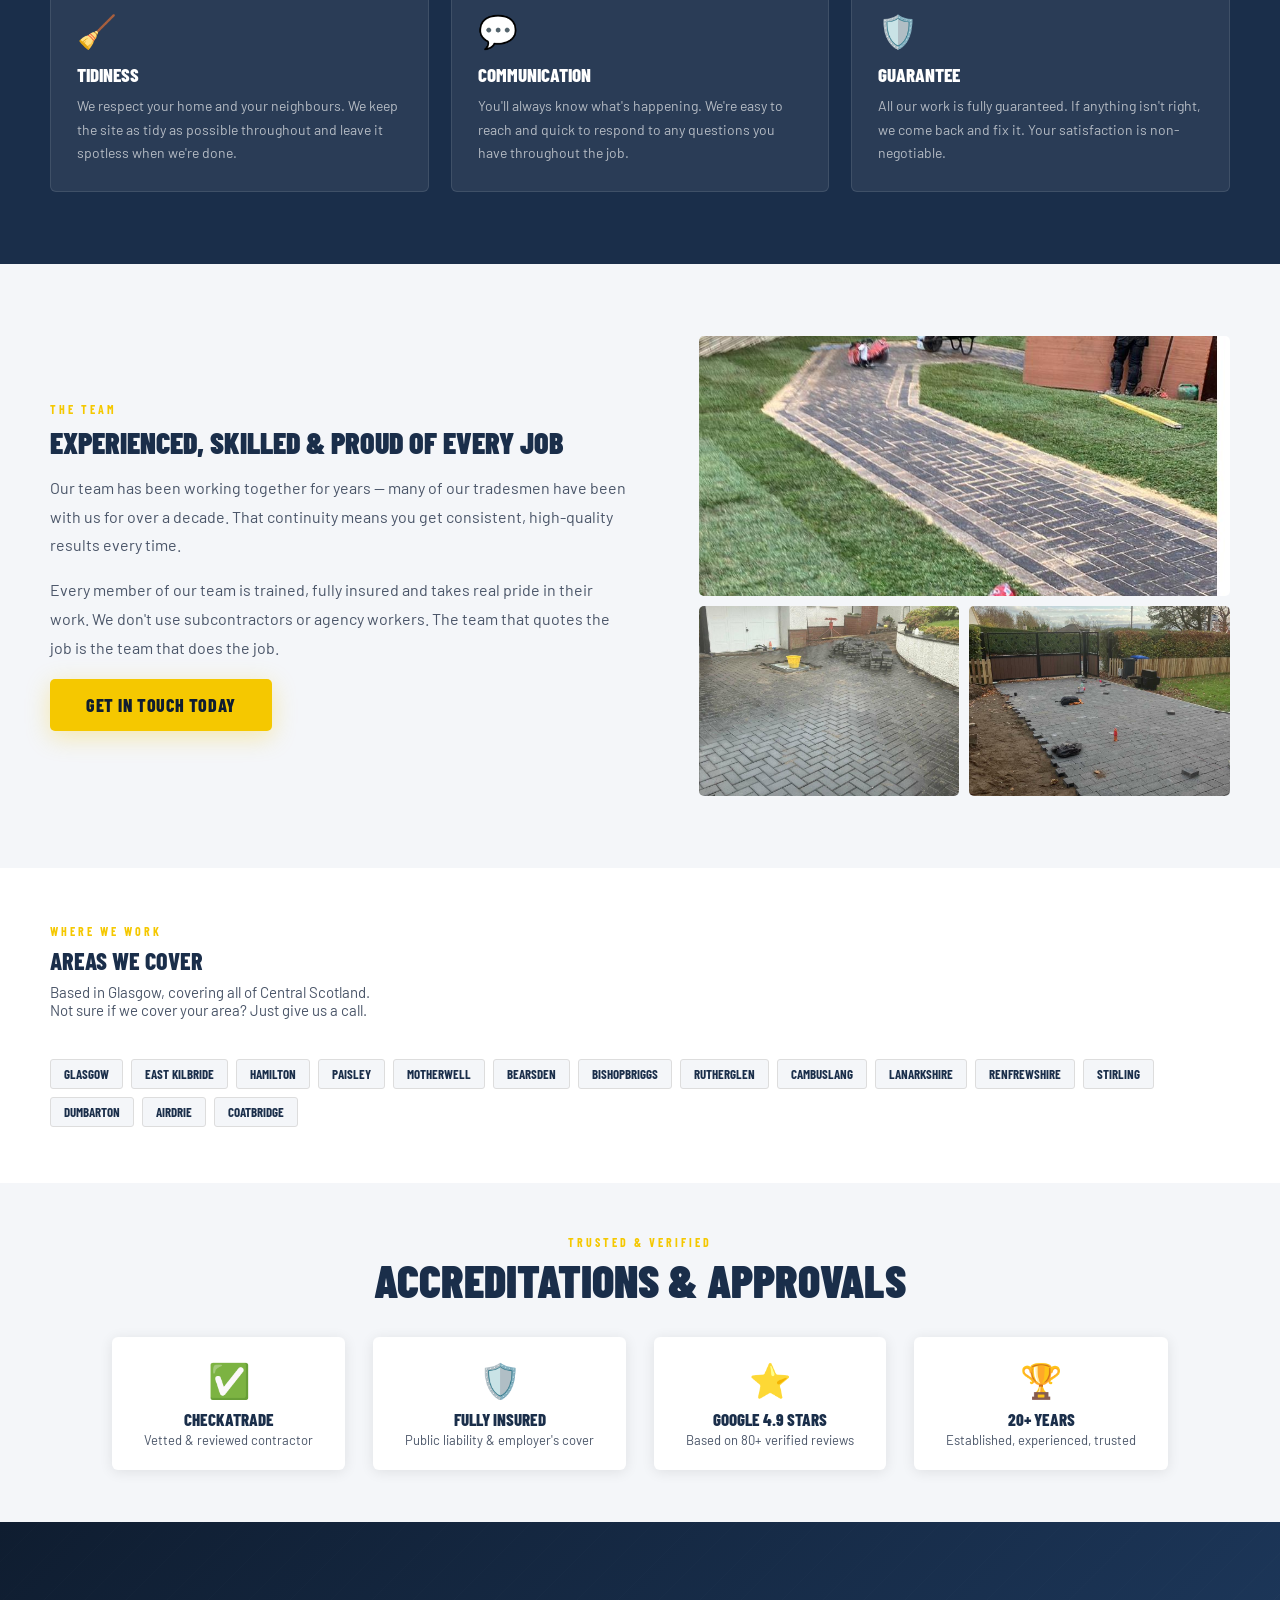
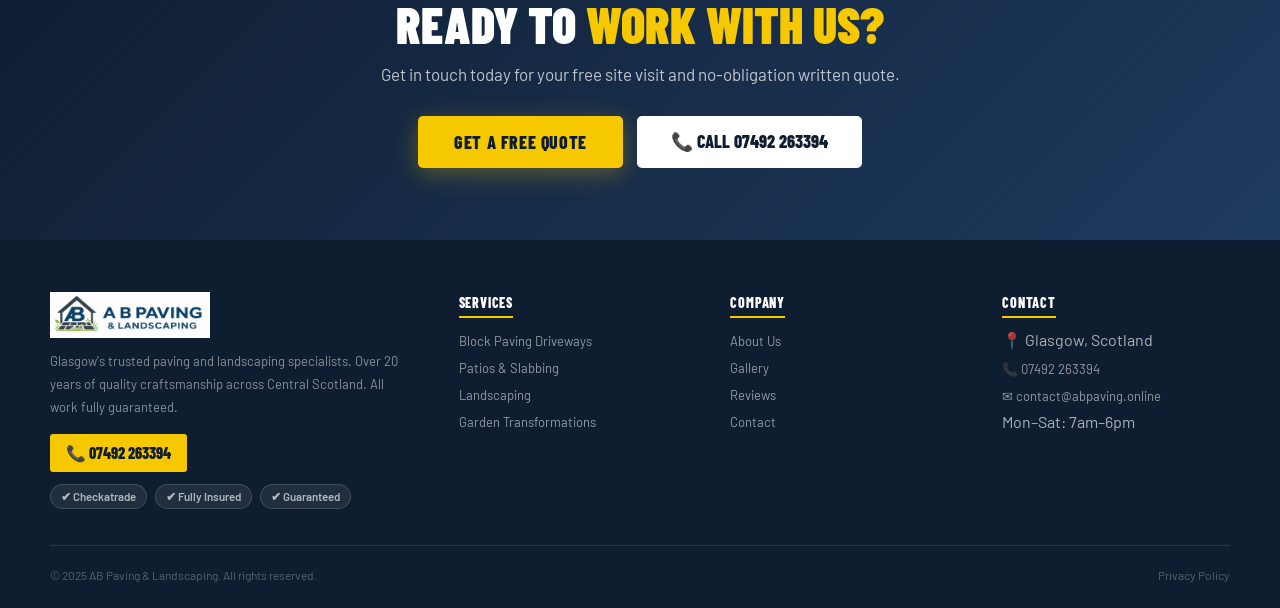
==== commit f281a6d9: "Update contact details and add SEO improvements - Phone: 07492263394, Email: contact@abpaving.online" ====
--- a/about.html
+++ b/about.html
@@ -5,6 +5,18 @@
   <meta name="viewport" content="width=device-width, initial-scale=1.0">
   <title>About Us | AB Paving &amp; Landscaping Glasgow</title>
   <meta name="description" content="About AB Paving &amp; Landscaping — over 20 years serving Glasgow and Central Scotland with expert paving, patios and landscaping.">
+  <meta name="keywords" content="about AB Paving, Glasgow paving company, local landscapers Scotland">
+  <link rel="canonical" href="https://abpaving.online/about.html">
+  <meta name="robots" content="index, follow">
+  <!-- Open Graph / Facebook -->
+  <meta property="og:type" content="website">
+  <meta property="og:url" content="https://abpaving.online/about.html">
+  <meta property="og:title" content="About AB Paving &amp; Landscaping Glasgow">
+  <meta property="og:description" content="Over 20 years of expert paving and landscaping service across Glasgow and Central Scotland.">
+  <!-- Twitter -->
+  <meta property="twitter:card" content="summary">
+  <meta property="twitter:url" content="https://abpaving.online/about.html">
+  <meta property="twitter:title" content="About AB Paving &amp; Landscaping">
   <link rel="icon" href="images/favicon.png">
   <link rel="preconnect" href="https://fonts.googleapis.com">
   <link rel="preconnect" href="https://fonts.gstatic.com" crossorigin>
@@ -13,11 +25,11 @@
   <link rel="stylesheet" href="css/pages.css">
 </head>
 <body>
-<a href="tel:01412345678" class="float-call">📞 Free Quote – Call Now</a>
+<a href="tel:07492263394" class="float-call">📞 Free Quote – Call Now</a>
 <div class="topbar">
   <span>📍 Glasgow &amp; Central Scotland</span>
   <span>⭐ 5-Star Rated on Google</span>
-  <span>Free Quotes – Call <a href="tel:01412345678">0141 234 5678</a></span>
+  <span>Free Quotes – Call <a href="tel:07492263394">07492 263394</a></span>
 </div>
 <nav class="main-nav">
   <a href="index.html" class="nav-logo">
@@ -40,7 +52,7 @@
     <a href="index.html#contact">Contact</a>
   </div>
   <div class="nav-cta">
-    <a href="tel:01412345678" class="btn-call">📞 0141 234 5678</a>
+    <a href="tel:07492263394" class="btn-call">📞 07492 263394</a>
     <a href="index.html#contact" class="btn-quote">Free Quote</a>
   </div>
   <button class="hamburger" aria-label="Open menu"><span></span><span></span><span></span></button>
@@ -56,7 +68,7 @@
   <a href="reviews.html">Reviews</a>
   <a href="index.html#contact">Contact</a>
   <div class="mob-cta">
-    <a href="tel:01412345678" class="btn-primary" style="text-align:center">📞 Call 0141 234 5678</a>
+    <a href="tel:07492263394" class="btn-primary" style="text-align:center">📞 Call 07492 263394</a>
     <a href="index.html#contact" class="btn-secondary" style="text-align:center;color:white">Get a Free Quote</a>
   </div>
 </div>
@@ -167,14 +179,14 @@
   <p>Get in touch today for your free site visit and no-obligation written quote.</p>
   <div class="cta-btns">
     <a href="index.html#contact" class="btn-primary">Get a Free Quote</a>
-    <a href="tel:01412345678" class="btn-white">📞 Call 0141 234 5678</a>
+    <a href="tel:07492263394" class="btn-white">📞 Call 07492 263394</a>
   </div>
 </section><footer>
   <div class="footer-grid">
     <div>
       <div class="footer-logo"><img src="images/logo.png" alt="AB Paving &amp; Landscaping" width="160" height="46"></div>
       <p class="footer-desc">Glasgow's trusted paving and landscaping specialists. Over 20 years of quality craftsmanship across Central Scotland. All work fully guaranteed.</p>
-      <a href="tel:01412345678" class="footer-phone">📞 0141 234 5678</a>
+      <a href="tel:07492263394" class="footer-phone">📞 07492 263394</a>
       <div class="badges"><span class="badge">✔ Checkatrade</span><span class="badge">✔ Fully Insured</span><span class="badge">✔ Guaranteed</span></div>
     </div>
     <div class="fcol"><h4>Services</h4><ul>
@@ -191,8 +203,8 @@
     </ul></div>
     <div class="fcol"><h4>Contact</h4><ul>
       <li>📍 Glasgow, Scotland</li>
-      <li><a href="tel:01412345678">📞 0141 234 5678</a></li>
-      <li><a href="mailto:info@abpaving.co.uk">✉ info@abpaving.co.uk</a></li>
+      <li><a href="tel:07492263394">📞 07492 263394</a></li>
+      <li><a href="mailto:contact@abpaving.online">✉ contact@abpaving.online</a></li>
       <li>Mon–Sat: 7am–6pm</li>
     </ul></div>
   </div>
